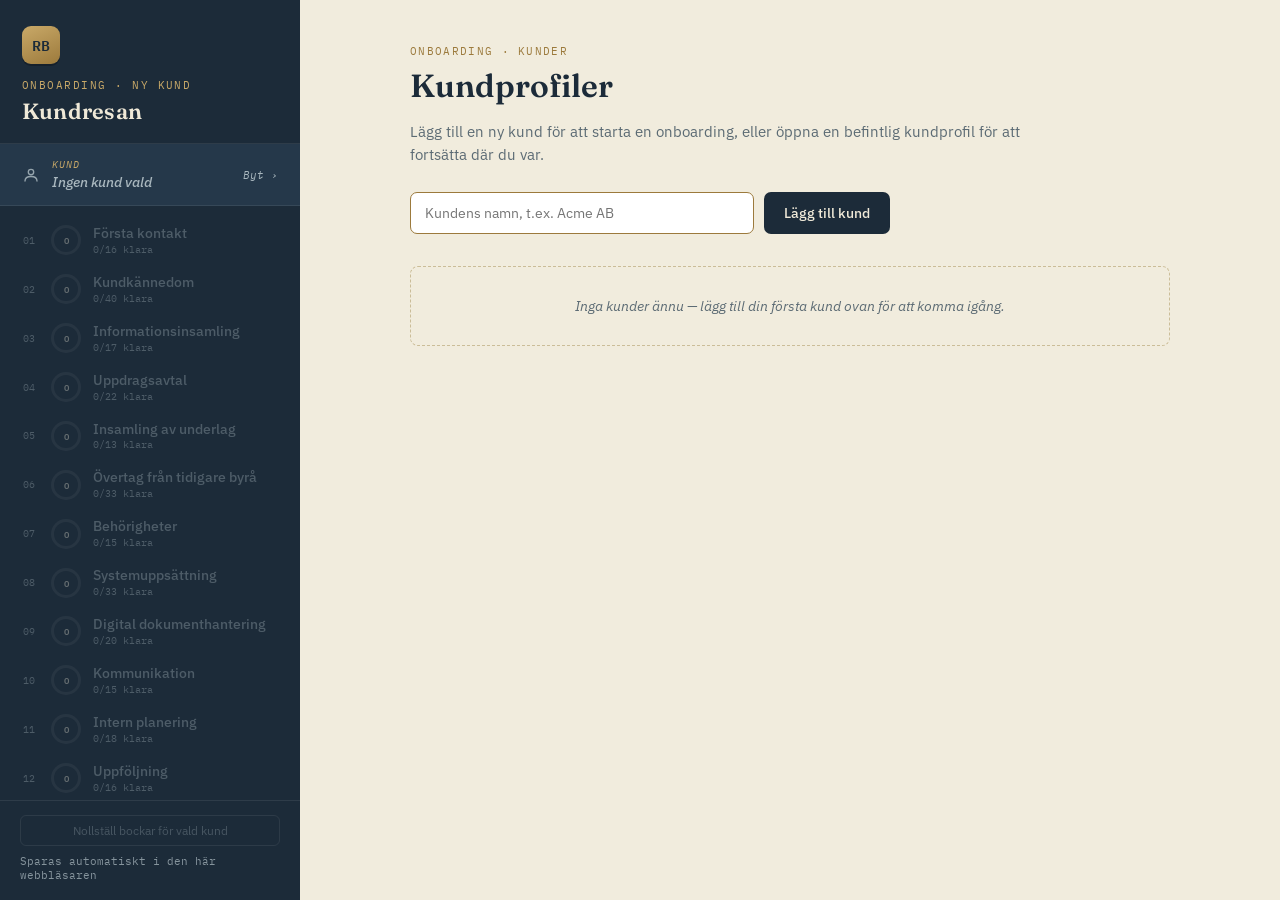
==== Index.html @ 4672e70a "Split files" ====
<!DOCTYPE html>
<html lang="sv">
<head>
<meta charset="UTF-8">
<meta name="viewport" content="width=device-width, initial-scale=1.0">
<title>Kundresa · Onboardingchecklista</title>
<link rel="preconnect" href="https://fonts.googleapis.com">
<link rel="preconnect" href="https://fonts.gstatic.com" crossorigin>
<link href="https://fonts.googleapis.com/css2?family=Fraunces:ital,opsz,wght@0,9..144,500;0,9..144,600;0,9..144,700;1,9..144,500&family=IBM+Plex+Sans:wght@400;500;600&family=IBM+Plex+Mono:wght@500;600&display=swap" rel="stylesheet">
<!-- Länk till CSS-filen -->
<link rel="stylesheet" href="style.css">
</head>
<body>

<aside id="sidebar">
  <div class="brand">
    <div class="mark">RB</div>
    <div class="eyebrow">Onboarding · Ny kund</div>
    <h1>Kundresan</h1>
  </div>
  <button id="client-btn" type="button">
    <svg viewBox="0 0 24 24" fill="none" stroke="currentColor" stroke-width="1.8"><path d="M4 20c0-4 3.5-6 8-6s8 2 8 6" stroke-linecap="round"/><circle cx="12" cy="8" r="3.6"/></svg>
    <span class="cb-text">
      <span class="cb-cap">Kund</span>
      <span class="cb-name" id="client-name-label">Ingen kund vald</span>
    </span>
    <span class="cb-chevron">Byt ›</span>
  </button>
  <nav id="tabs"></nav>
  <div id="sidebar-footer">
    <button id="reset-btn" type="button">Nollställ bockar för vald kund</button>
    <div id="save-status">Sparas automatiskt i den här webbläsaren</div>
  </div>
</aside>

<main id="main"></main>

<!-- Länk till JavaScript-filen -->
<script src="script.js"></script>
</body>
</html>
---- style.css ----
:root{
    --ink:#1C2B39;
    --ink-2:#25384A;
    --ink-3:#2E4459;
    --parchment:#F1ECDD;
    --parchment-2:#E4DAC0;
    --parchment-3:#D8CBA8;
    --brass:#9C7A3C;
    --brass-light:#C9A968;
    --red:#A63B32;
    --green:#3E7A55;
    --line:#CBBD98;
    --text-dark:#20303F;
    --text-dim:#5C6B74;
    --text-light:#EFE9D8;
    --text-light-dim:#A9B7BE;
  }
  *{box-sizing:border-box;}
  html,body{margin:0;padding:0;height:100%;}
  body{
    font-family:'IBM Plex Sans', sans-serif;
    background:var(--parchment);
    color:var(--text-dark);
    display:flex;
    min-height:100vh;
    overflow:hidden;
  }
  ::selection{ background:var(--brass-light); color:var(--ink); }
  button{ font-family:inherit; }

  /* ---------- SIDEBAR ---------- */
  #sidebar{
    width:300px;
    min-width:300px;
    background:var(--ink);
    color:var(--text-light);
    display:flex;
    flex-direction:column;
    height:100vh;
  }
  .brand{
    padding:26px 22px 18px 22px;
    border-bottom:1px solid rgba(255,255,255,0.08);
  }
  .brand .mark{
    width:38px;height:38px;border-radius:9px;
    background:linear-gradient(155deg, var(--brass-light), var(--brass));
    display:flex;align-items:center;justify-content:center;
    font-family:'IBM Plex Mono',monospace;font-weight:600;color:var(--ink);
    font-size:15px; margin-bottom:14px;
    box-shadow: 0 2px 0 rgba(0,0,0,0.25);
  }
  .brand .eyebrow{
    font-family:'IBM Plex Mono',monospace;
    font-size:10.5px; letter-spacing:.14em; text-transform:uppercase;
    color:var(--brass-light); margin-bottom:5px;
  }
  .brand h1{
    font-family:'Fraunces', serif; font-weight:600; font-size:22px;
    margin:0; letter-spacing:.01em; color:var(--text-light);
  }

  #client-btn{
    display:flex; align-items:center; gap:12px; width:100%;
    background:var(--ink-2); border:none; border-bottom:1px solid rgba(255,255,255,0.08);
    color:var(--text-light); padding:14px 22px; cursor:pointer; text-align:left;
    transition:background .15s ease;
  }
  #client-btn:hover{ background:var(--ink-3); }
  #client-btn.no-client{ color:var(--text-light-dim); font-style:italic; }
  #client-btn svg{ width:18px; height:18px; flex-shrink:0; opacity:.85; }
  #client-btn .cb-text{ flex:1; min-width:0; }
  #client-btn .cb-cap{
    font-family:'IBM Plex Mono',monospace; font-size:9.5px; letter-spacing:.1em;
    text-transform:uppercase; color:var(--brass-light); display:block; margin-bottom:2px;
  }
  #client-btn .cb-name{ font-size:14px; font-weight:500; white-space:nowrap; overflow:hidden; text-overflow:ellipsis; display:block; }
  #client-btn .cb-chevron{ font-family:'IBM Plex Mono',monospace; font-size:11px; color:var(--text-light-dim); }

  nav#tabs{
    flex:1; overflow-y:auto; padding:10px 0 10px 0;
  }
  nav#tabs::-webkit-scrollbar{width:8px;}
  nav#tabs::-webkit-scrollbar-thumb{background:var(--ink-3); border-radius:4px;}
  nav#tabs.disabled{ opacity:.35; pointer-events:none; }

  .tab-btn{
    width:100%; background:none; border:none; cursor:pointer;
    display:flex; align-items:center; gap:12px;
    padding:9px 20px; text-align:left;
    border-left:3px solid transparent;
    color:var(--text-light-dim);
    font-family:'IBM Plex Sans', sans-serif;
    transition:background .15s ease, color .15s ease, border-color .15s ease;
  }
  .tab-btn:hover{ background:var(--ink-2); color:var(--text-light); }
  .tab-btn.active{
    background:var(--ink-2); color:var(--text-light);
    border-left-color:var(--brass-light);
  }
  .tab-btn .num{
    font-family:'IBM Plex Mono',monospace; font-size:10px; color:var(--text-light-dim);
    width:16px; flex-shrink:0;
  }
  .tab-btn.active .num{ color: var(--brass-light); }
  .tab-btn .label{
    flex:1; min-width:0;
    display:flex; flex-direction:column; gap:1px;
  }
  .tab-btn .label .t{
    font-size:13.5px; font-weight:500; line-height:1.25;
    white-space:normal;
  }
  .tab-btn .label .f{
    font-family:'IBM Plex Mono',monospace; font-size:10px; color:var(--text-light-dim);
  }
  .tab-btn.summary-btn{
    border-top:1px solid rgba(255,255,255,0.1);
    margin-top:6px; padding-top:14px;
  }

  .ring{
    --pct:0; --ringcolor:#A63B32;
    width:30px; height:30px; border-radius:50%; flex-shrink:0;
    background:conic-gradient(var(--ringcolor) calc(var(--pct)*1%), rgba(255,255,255,.14) 0);
    display:flex; align-items:center; justify-content:center;
    position:relative;
  }
  .ring::before{
    content:''; position:absolute; inset:3px; border-radius:50%;
    background:var(--ink);
  }
  .ring span{
    position:relative; z-index:1;
    font-family:'IBM Plex Mono',monospace; font-size:8.5px; font-weight:600;
    color:var(--text-light);
  }
  .tab-btn.active .ring::before{ background:var(--ink-2); }

  #sidebar-footer{
    padding:14px 20px 18px 20px; border-top:1px solid rgba(255,255,255,0.08);
    font-family:'IBM Plex Mono',monospace; font-size:10.5px; color:var(--text-light-dim);
  }
  #reset-btn{
    background:none; border:1px solid rgba(255,255,255,0.25); color:var(--text-light-dim);
    font-family:'IBM Plex Sans',sans-serif; font-size:11.5px; padding:7px 12px;
    border-radius:6px; cursor:pointer; width:100%; margin-bottom:8px;
    transition:all .15s ease;
  }
  #reset-btn:hover{ border-color:var(--red); color:#e6a49e; }
  #reset-btn:disabled{ opacity:.3; cursor:not-allowed; }
  #save-status{ opacity:.75; }

  /* ---------- MAIN ---------- */
  #main{
    flex:1; height:100vh; overflow-y:auto;
    padding:44px 56px 80px 56px;
  }
  .page{ display:none; max-width:760px; margin:0 auto; animation:fade .25s ease; }
  .page.active{ display:block; }
  @keyframes fade{ from{opacity:0; transform:translateY(4px);} to{opacity:1; transform:translateY(0);} }

  .page-eyebrow{
    font-family:'IBM Plex Mono',monospace; font-size:11px; letter-spacing:.12em;
    text-transform:uppercase; color:var(--brass); margin-bottom:8px;
  }
  .page h2{
    font-family:'Fraunces', serif; font-size:32px; font-weight:600; margin:0 0 10px 0;
    color:var(--ink);
  }
  .page .syfte{
    font-size:14.5px; line-height:1.6; color:var(--text-dim); max-width:620px; margin-bottom:26px;
  }

  .progress-wrap{ margin-bottom:34px; }
  .progress-top{
    display:flex; align-items:baseline; justify-content:space-between; margin-bottom:8px;
  }
  .progress-top .pct-num{
    font-family:'IBM Plex Mono',monospace; font-size:15px; font-weight:600; color:var(--ink);
  }
  .progress-top .frac{
    font-family:'IBM Plex Mono',monospace; font-size:12px; color:var(--text-dim);
  }
  .bar-track{
    height:15px; border-radius:8px; background:var(--parchment-3);
    border:1px solid var(--brass); overflow:hidden; position:relative;
  }
  .bar-fill{
    height:100%; border-radius:7px; width:0%;
    background:var(--red);
    transition:width .3s ease, background-color .3s ease;
  }

  .group{ margin-bottom:28px; }
  .group-head{
    display:flex; align-items:baseline; gap:8px; margin-bottom:4px;
    padding-bottom:6px; border-bottom:1px solid var(--line);
  }
  .group-head .gnum{
    font-family:'IBM Plex Mono',monospace; font-size:12px; color:var(--brass); font-weight:600;
  }
  .group-head .gtitle{
    font-family:'Fraunces', serif; font-style:italic; font-size:16px; color:var(--ink);
    font-weight:500;
  }

  .item{
    display:flex; align-items:flex-start; gap:12px;
    padding:9px 2px; border-bottom:1px dotted var(--line);
    cursor:pointer;
  }
  .item:last-child{ border-bottom:none; }
  .item input{ display:none; }
  .box{
    width:19px; height:19px; margin-top:1px; flex-shrink:0;
    border:2px solid var(--brass); border-radius:4px;
    display:flex; align-items:center; justify-content:center;
    background:var(--parchment); transition:all .15s ease;
  }
  .box svg{ width:12px; height:12px; opacity:0; transform:scale(.5); transition:all .15s ease; }
  .item input:checked + .box{ background:var(--green); border-color:var(--green); }
  .item input:checked + .box svg{ opacity:1; transform:scale(1); }
  .item span.txt{
    font-size:14px; line-height:1.5; color:var(--text-dark); padding-top:1px;
    transition:color .15s ease;
  }
  .item input:checked ~ span.txt{ color:var(--text-dim); }

  /* ---------- SUMMARY PAGE ---------- */
  .summary-hero{
    display:flex; flex-direction:column; align-items:center; text-align:center;
    padding:10px 0 40px 0; border-bottom:1px solid var(--line); margin-bottom:30px;
  }
  .big-ring{
    --pct:0; --ringcolor:#A63B32;
    width:150px; height:150px; border-radius:50%;
    background:conic-gradient(var(--ringcolor) calc(var(--pct)*1%), var(--parchment-3) 0);
    display:flex; align-items:center; justify-content:center; margin-bottom:16px;
    position:relative;
  }
  .big-ring::before{ content:''; position:absolute; inset:9px; border-radius:50%; background:var(--parchment); box-shadow:inset 0 0 0 1px var(--brass); }
  .big-ring .num{
    position:relative; z-index:1; font-family:'IBM Plex Mono',monospace;
    font-size:34px; font-weight:600; color:var(--ink);
  }
  .summary-hero .cap{
    font-family:'IBM Plex Mono',monospace; font-size:11px; letter-spacing:.12em;
    text-transform:uppercase; color:var(--brass);
  }
  .summary-hero .sub{ font-size:13.5px; color:var(--text-dim); margin-top:6px; }

  .sum-row{
    display:flex; align-items:center; gap:16px; padding:12px 4px;
    border-bottom:1px dotted var(--line); cursor:pointer;
  }
  .sum-row:hover{ background:rgba(156,122,60,0.06); }
  .sum-row .sname{ width:230px; flex-shrink:0; font-size:13.5px; font-weight:500; color:var(--ink); }
  .sum-row .sbar{ flex:1; height:9px; border-radius:5px; background:var(--parchment-3); border:1px solid var(--brass); overflow:hidden; }
  .sum-row .sbar-fill{ height:100%; background:var(--red); width:0%; transition:width .3s ease, background-color .3s ease;}
  .sum-row .sfrac{ width:64px; text-align:right; font-family:'IBM Plex Mono',monospace; font-size:11.5px; color:var(--text-dim); flex-shrink:0;}

  /* ---------- CUSTOMERS PAGE ---------- */
  .add-client-form{
    display:flex; gap:10px; margin-bottom:32px; max-width:480px;
  }
  .add-client-form input[type="text"]{
    flex:1; padding:11px 14px; border:1px solid var(--brass); border-radius:7px;
    background:#fff; font-family:'IBM Plex Sans',sans-serif; font-size:14px; color:var(--text-dark);
  }
  .add-client-form input[type="text"]:focus{ outline:2px solid var(--brass-light); outline-offset:1px; }
  .add-client-form button{
    background:var(--ink); color:var(--text-light); border:none; border-radius:7px;
    padding:0 20px; font-size:13.5px; font-weight:500; cursor:pointer; white-space:nowrap;
    transition:background .15s ease;
  }
  .add-client-form button:hover{ background:var(--ink-2); }

  .client-card{
    display:flex; align-items:center; gap:16px; padding:16px 4px;
    border-bottom:1px dotted var(--line); cursor:pointer;
  }
  .client-card:hover{ background:rgba(156,122,60,0.06); }
  .client-card .cring{
    --pct:0; --ringcolor:#A63B32;
    width:42px; height:42px; border-radius:50%; flex-shrink:0;
    background:conic-gradient(var(--ringcolor) calc(var(--pct)*1%), var(--parchment-3) 0);
    display:flex; align-items:center; justify-content:center; position:relative;
  }
  .client-card .cring::before{ content:''; position:absolute; inset:4px; border-radius:50%; background:var(--parchment); }
  .client-card .cring span{ position:relative; z-index:1; font-family:'IBM Plex Mono',monospace; font-size:10.5px; font-weight:600; color:var(--ink); }
  .client-card .cinfo{ flex:1; min-width:0; }
  .client-card .cname{ font-family:'Fraunces',serif; font-size:17px; font-weight:600; color:var(--ink); }
  .client-card .cmeta{ font-family:'IBM Plex Mono',monospace; font-size:11px; color:var(--text-dim); margin-top:2px; }
  .client-card .copen{ font-size:12.5px; color:var(--brass); font-weight:500; flex-shrink:0; }
  .client-card .cdel{
    font-size:11.5px; color:var(--text-dim); background:none; border:none; cursor:pointer;
    padding:6px 8px; border-radius:5px; flex-shrink:0;
  }
  .client-card .cdel:hover{ color:var(--red); background:rgba(166,59,50,0.08); }
  .empty-clients{
    padding:30px 4px; color:var(--text-dim); font-size:14px; font-style:italic;
    border:1px dashed var(--line); border-radius:8px; text-align:center;
  }

  @media (max-width:820px){
    body{ flex-direction:column; overflow:auto; }
    #sidebar{ width:100%; height:auto; min-width:0; }
    nav#tabs{ display:flex; overflow-x:auto; overflow-y:hidden; white-space:nowrap; padding:8px; }
    .tab-btn{ width:auto; border-left:none; border-bottom:3px solid transparent; flex-shrink:0; }
    .tab-btn.active{ border-left:none; border-bottom-color:var(--brass-light); }
    .tab-btn.summary-btn{ border-top:none; margin-top:0; padding-top:9px; border-left:1px solid rgba(255,255,255,0.1); }
    #sidebar-footer{ display:none; }
    #main{ height:auto; padding:28px 18px 60px 18px; }
    .sum-row .sname{ width:120px; font-size:12.5px; }
  }

  @media (prefers-reduced-motion: reduce){
    *{ animation:none !important; transition:none !important; }
  }
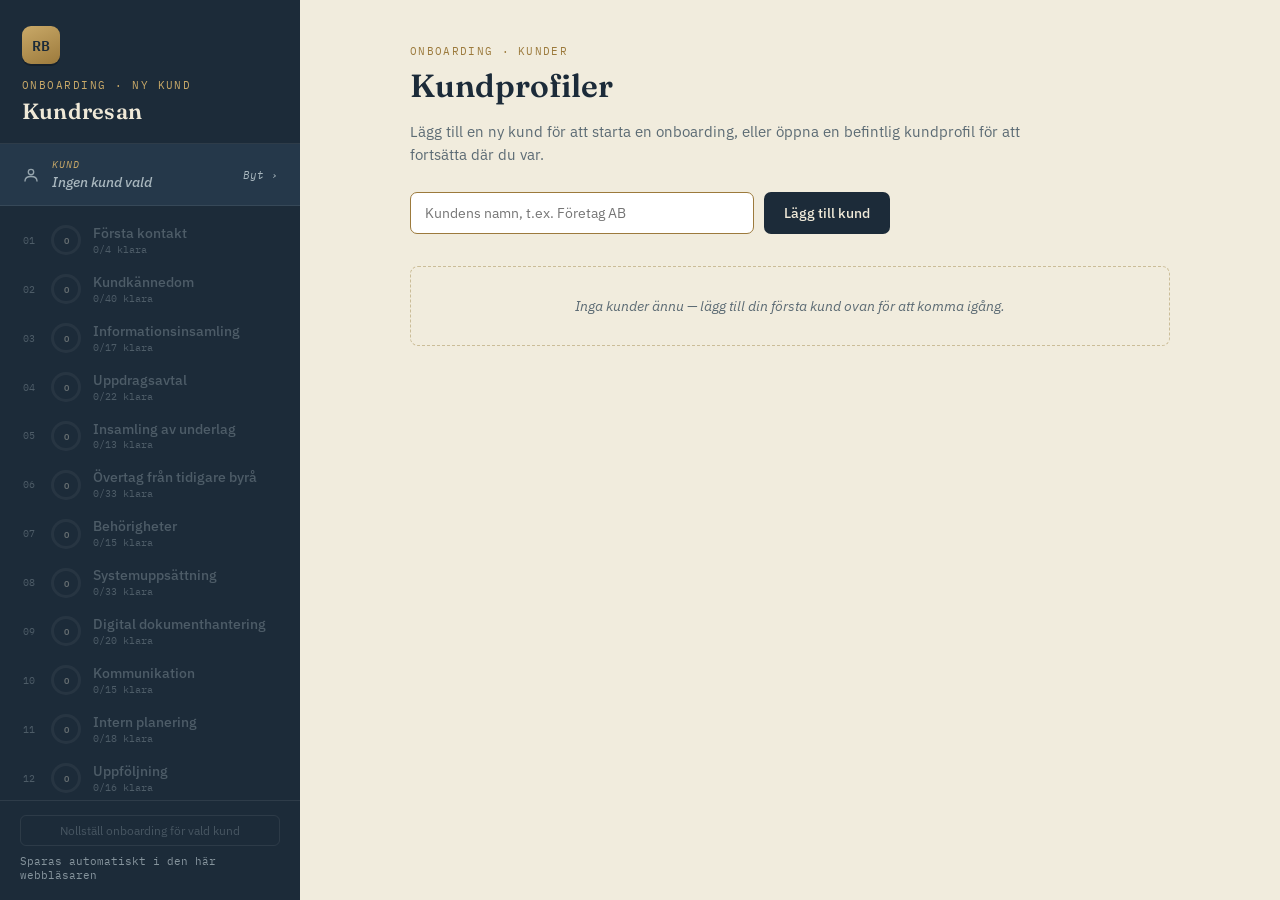
==== commit ae5de3f0: "2026-08-31 Fas ett uppdaterad med företagsform, storlek, K-regelverk mm." ====
--- a/Index.html
+++ b/Index.html
@@ -28,7 +28,7 @@
   </button>
   <nav id="tabs"></nav>
   <div id="sidebar-footer">
-    <button id="reset-btn" type="button">Nollställ bockar för vald kund</button>
+    <button id="reset-btn" type="button">Nollställ onboarding för vald kund</button>
     <div id="save-status">Sparas automatiskt i den här webbläsaren</div>
   </div>
 </aside>
--- a/style.css
+++ b/style.css
@@ -317,4 +317,128 @@
 
   @media (prefers-reduced-motion: reduce){
     *{ animation:none !important; transition:none !important; }
-  }+  }
+/* ========================================================================
+   FAS 1 – FÖRETAGSUPPGIFTER OCH UPPDRAGSPROFIL
+   Endast tillägg för den nya Fas 1-vyn. Befintliga checkliststilar ovan
+   lämnas orörda så att Fas 2–12 behåller sitt nuvarande utseende.
+   ======================================================================== */
+.phase-block{
+  display:grid; grid-template-columns:44px 1fr; gap:16px;
+  padding:26px 0; border-top:1px solid var(--line);
+}
+.phase-block > div:last-child{ min-width:0; }
+.phase-number{
+  font-family:'IBM Plex Mono',monospace; font-size:11px; font-weight:600;
+  color:var(--brass); padding-top:5px;
+}
+.phase-block h3, .phase-summary h3{
+  font-family:'Fraunces',serif; font-size:21px; color:var(--ink);
+  margin:0 0 14px 0; font-weight:600;
+}
+.phase-block h3 .required{
+  display:inline-block; margin-left:8px; vertical-align:2px;
+  font-family:'IBM Plex Mono',monospace; font-size:9px; font-weight:600;
+  letter-spacing:.06em; text-transform:uppercase; color:var(--brass);
+  border:1px solid var(--line); border-radius:999px; padding:3px 7px;
+}
+.block-help{ margin:-4px 0 16px; color:var(--text-dim); font-size:13.5px; line-height:1.55; }
+.choice-row{ display:flex; flex-wrap:wrap; gap:10px; }
+.choice-card{
+  display:flex; align-items:center; gap:9px; padding:11px 14px;
+  border:1px solid var(--line); border-radius:8px; background:rgba(255,255,255,.28);
+  cursor:pointer; font-size:14px; min-width:190px;
+}
+.choice-card:hover{ border-color:var(--brass); }
+.choice-card input{ position:absolute; opacity:0; pointer-events:none; }
+.choice-dot{ width:16px; height:16px; border:2px solid var(--brass); border-radius:50%; position:relative; flex-shrink:0; }
+.choice-card input:checked + .choice-dot::after{ content:''; position:absolute; inset:3px; background:var(--ink); border-radius:50%; }
+.choice-card:has(input:checked){ border-color:var(--brass); background:rgba(201,169,104,.12); }
+.info-box, .empty-state{
+  margin-top:12px; padding:11px 13px; border-radius:7px; font-size:12.5px; line-height:1.5;
+  background:rgba(156,122,60,.08); border:1px solid rgba(156,122,60,.28); color:var(--text-dim);
+}
+.empty-state{ border-style:dashed; }
+.service-grid{ display:grid; grid-template-columns:repeat(2,minmax(0,1fr)); gap:8px 12px; }
+.service-option{
+  display:flex; align-items:flex-start; gap:9px; padding:9px 10px;
+  border:1px solid transparent; border-radius:7px; cursor:pointer; font-size:13.5px;
+}
+.service-option:hover{ background:rgba(156,122,60,.06); }
+.service-option input{ position:absolute; opacity:0; pointer-events:none; }
+.native-box{
+  width:18px; height:18px; border:2px solid var(--brass); border-radius:4px;
+  flex-shrink:0; position:relative; margin-top:1px;
+}
+.service-option input:checked + .native-box{ background:var(--green); border-color:var(--green); }
+.service-option input:checked + .native-box::after{
+  content:'✓'; position:absolute; inset:-3px 0 0 1px; text-align:center;
+  color:#fff; font-size:13px; font-weight:600;
+}
+.field{ display:flex; flex-direction:column; gap:6px; font-size:12.5px; color:var(--text-dim); }
+.field input, .scope-table input{
+  width:100%; border:1px solid var(--line); border-radius:7px; background:#fff;
+  color:var(--text-dark); font:inherit; padding:10px 11px;
+}
+.field input:focus, .scope-table input:focus{ outline:2px solid var(--brass-light); outline-offset:1px; border-color:var(--brass); }
+.other-field{ margin-top:12px; max-width:420px; }
+.field-grid.three{ display:grid; grid-template-columns:repeat(3,minmax(0,1fr)); gap:12px; }
+.scope-table{
+  display:grid; grid-template-columns:minmax(150px,1.2fr) minmax(140px,1fr) minmax(140px,1fr);
+  gap:8px 10px; align-items:center;
+}
+.scope-head{
+  font-family:'IBM Plex Mono',monospace; font-size:10px; color:var(--text-dim);
+  line-height:1.35; padding-bottom:4px;
+}
+.scope-label{ font-size:13px; color:var(--text-dark); }
+.rule-card{
+  border:1px solid var(--line); border-radius:9px; padding:15px 16px;
+  margin:10px 0; background:rgba(255,255,255,.25);
+}
+.rule-card.status-possible{ border-left:4px solid var(--green); }
+.rule-card.status-blocked{ border-left:4px solid var(--red); }
+.rule-card.status-review{ border-left:4px solid var(--brass-light); }
+.rule-title{
+  font-family:'IBM Plex Mono',monospace; text-transform:uppercase;
+  letter-spacing:.07em; font-size:10px; color:var(--brass); margin-bottom:8px;
+}
+.rule-result{ font-size:13.5px; line-height:1.5; color:var(--ink); }
+.rule-card details{ margin-top:9px; font-size:12px; color:var(--text-dim); }
+.rule-card summary{ cursor:pointer; color:var(--brass); font-weight:500; }
+.rule-card details p{ margin:7px 0 0; line-height:1.55; }
+.rule-options{ display:flex; flex-wrap:wrap; gap:8px; margin-top:10px; }
+.rule-option{
+  display:flex; gap:8px; align-items:flex-start; min-width:150px; flex:1;
+  border:1px solid var(--line); border-radius:7px; padding:9px 10px;
+  background:var(--parchment); cursor:pointer;
+}
+.rule-option input{ margin-top:2px; accent-color:var(--ink); }
+.rule-option span{ display:flex; flex-direction:column; gap:2px; }
+.rule-option strong{ font-size:13px; color:var(--ink); }
+.rule-option small{ font-size:10.5px; line-height:1.35; color:var(--text-dim); }
+.rule-option.is-disabled{ opacity:.45; cursor:not-allowed; background:var(--parchment-2); }
+.micro-help{ margin:10px 0 0; color:var(--text-dim); font-size:11.5px; line-height:1.45; }
+.phase-summary{
+  margin-top:28px; padding:24px; border:1px solid var(--brass);
+  border-radius:10px; background:rgba(255,255,255,.24);
+}
+.phase-summary h4{
+  margin:22px 0 8px; font-family:'IBM Plex Mono',monospace; font-size:10px;
+  letter-spacing:.08em; text-transform:uppercase; color:var(--brass);
+}
+.summary-grid{ display:grid; grid-template-columns:160px 1fr; border-top:1px solid var(--line); }
+.summary-grid > span, .summary-grid > strong{ padding:8px 0; border-bottom:1px dotted var(--line); font-size:12.5px; line-height:1.45; }
+.summary-grid > span{ color:var(--text-dim); }
+.summary-grid > strong{ color:var(--ink); font-weight:500; }
+.final-choices{ display:flex; flex-wrap:wrap; gap:8px; }
+.final-choices span{ padding:8px 10px; border-radius:6px; background:var(--parchment-2); font-size:12px; }
+
+@media (max-width:820px){
+  .phase-block{ grid-template-columns:30px 1fr; gap:8px; }
+  .service-grid, .field-grid.three{ grid-template-columns:1fr; }
+  .scope-table{ grid-template-columns:1fr 1fr; }
+  .scope-table .scope-head:first-child{ display:none; }
+  .scope-label{ grid-column:1 / -1; margin-top:7px; font-weight:500; }
+  .summary-grid{ grid-template-columns:120px 1fr; }
+}
